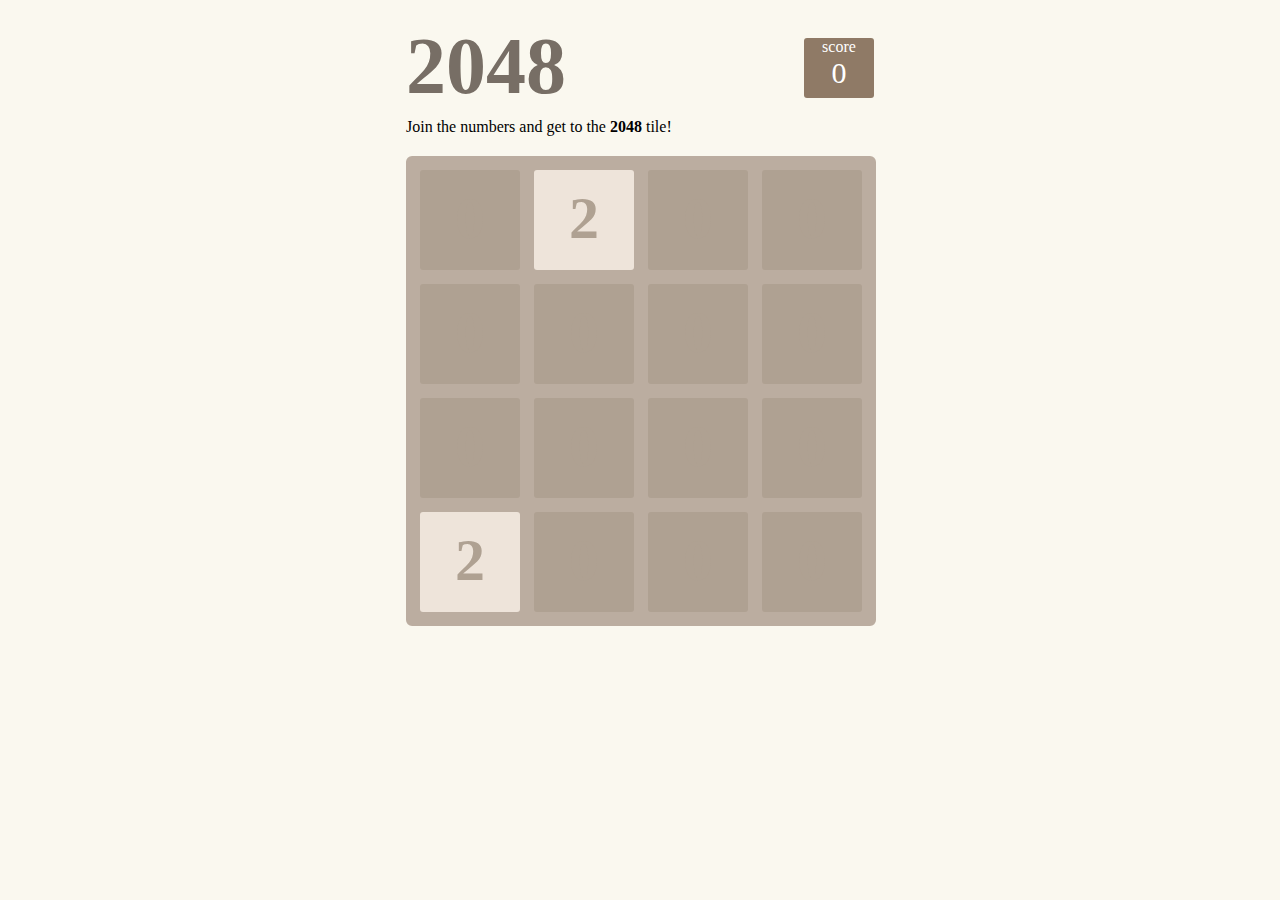
==== games/2048/index.html @ ba424a33 "Add files via upload" ====
<!DOCTYPE html>
<html lang="en" dir="ltr">
  <head>
    <meta charset="utf-8">
    <title>2048</title>
    <link rel="stylesheet" href="style.css">
    <script src="app.js" charset="utf-8"></script>
  </head>
  <body>

    <div class="container">
      <div class="info">
        <h1>2048</h1>
        <div class="score-container">
          <div class="score-title">score</div>
          <span id="score">0</span>
        </div>
      </div>
      <span id="result">Join the numbers and get to the <b>2048</b> tile!</span>
      <div class="grid"></div>
    </div>

  </body>
</html>
---- games/2048/style.css ----
body {
  background-color: #faf8ef;
  display: flex;
  justify-content: center;
  font-family: "Clear Sans", "Helvetica Neue"
}

h1 {
  font-size: 80px;
  line-height: 0.7;
  color: #776E65;
  margin: 0px;
}

.container {
  width: 468px;
  margin-top: 30px;
}

.info {
  display: flex;
  justify-content: space-between;
  margin-bottom: 20px;
}

.grid{
  display: flex;
  flex-wrap: wrap;
  width: 456px;
  height: 456px;
  background-color: #BBADA0;
  border: 7px solid #BBADA0;
  border-radius: 6px;
  margin-top: 20px;
}

.grid div {
  width: 100px;
  height: 100px;
  margin: 7px;
  border-radius: 3px;
  background-color: #EEE4DA;
  color: #afa192;
  font-weight: bold;
  text-align: center;
  font-size: 60px;
  line-height: 1.6;
}

.score-container {
  text-align: center;
  width: 70px;
  height: 60px;
  border-radius: 3px;
  background-color: #8f7a66;
  color: #FFFFFF;
}

#score {
  font-size: 30px;
}

.score-title {
  font-size: 16px;
}
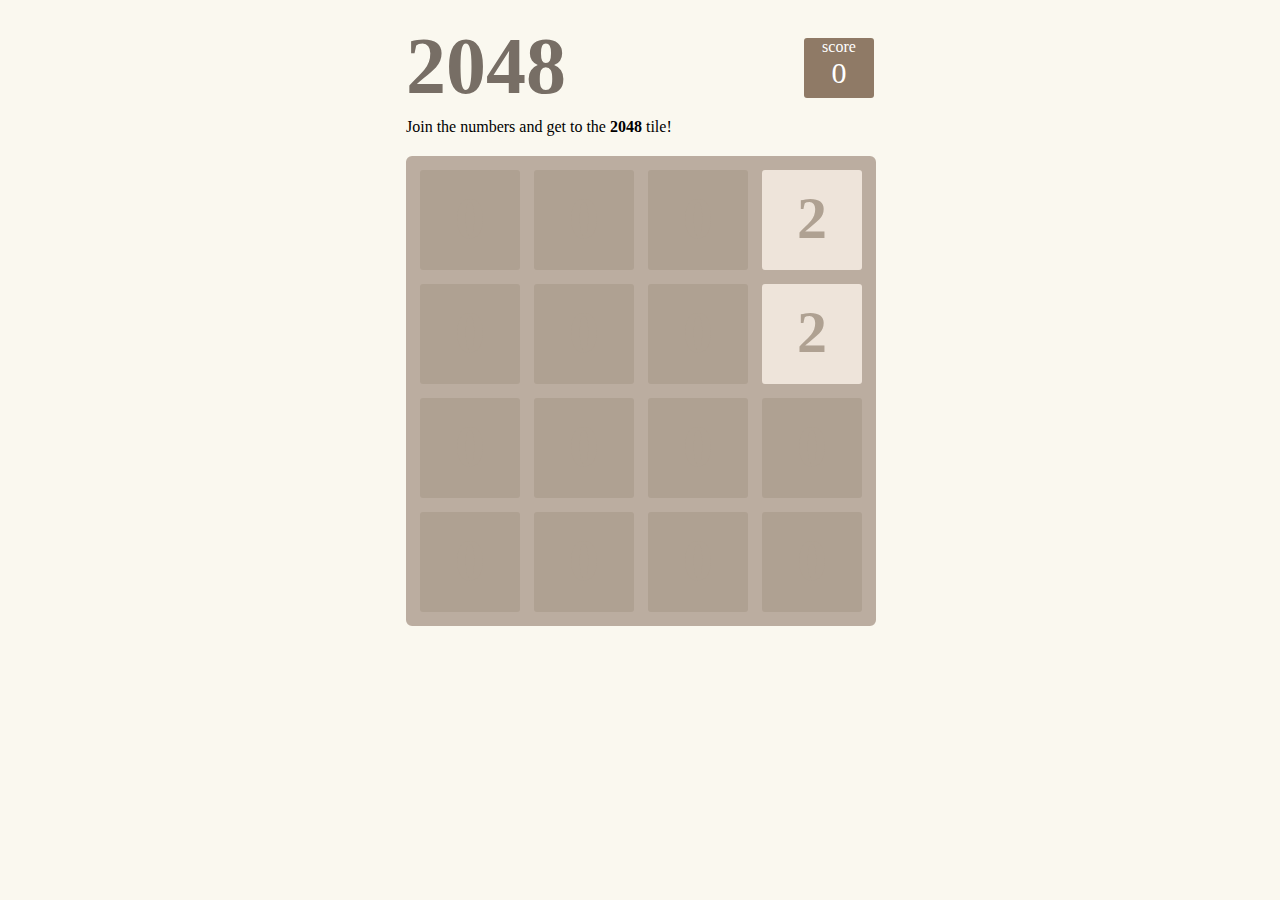
==== commit f1c57a4c: "Add files via upload" ====
--- a/games/2048/index.html
+++ b/games/2048/index.html
@@ -5,6 +5,7 @@
     <title>2048</title>
     <link rel="stylesheet" href="style.css">
     <script src="app.js" charset="utf-8"></script>
+    <link rel="icon" href="../media/logo.png">
   </head>
   <body>
 
